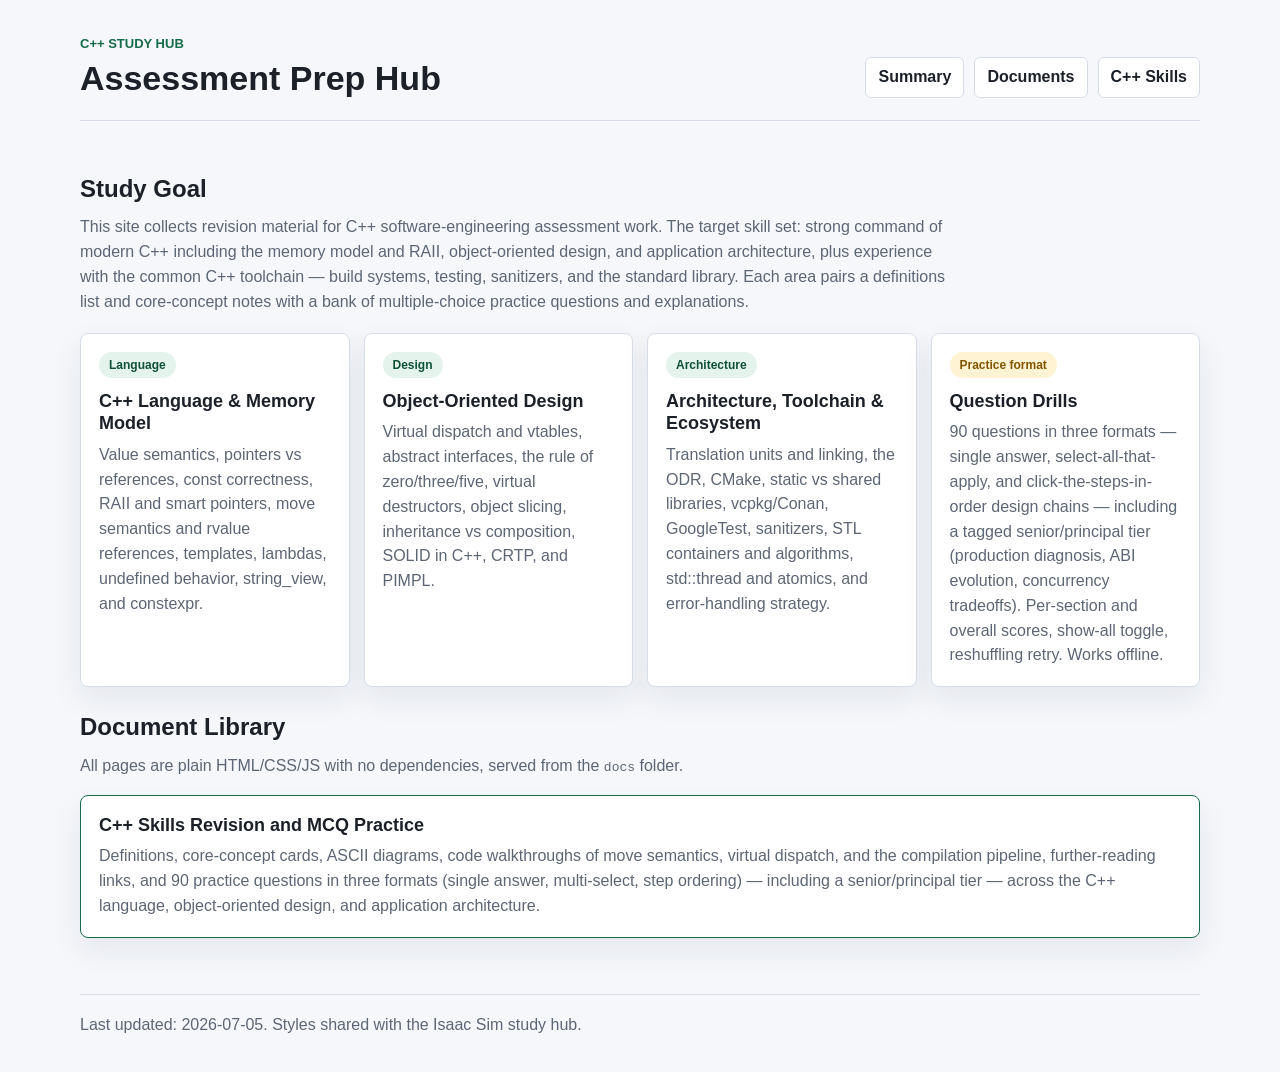
==== docs/index.html @ 30da8f5d "Add C++ study site: language & memory model, OO design, architecture & toolchain 90-question bank in" ====
<!doctype html>
<html lang="en">
<head>
  <meta charset="utf-8">
  <meta name="viewport" content="width=device-width, initial-scale=1">
  <meta name="description" content="Study hub for C++ assessment preparation: the C++ language and memory model, object-oriented design, and application architecture with the toolchain and ecosystem.">
  <title>C++ Study Hub</title>
  <link rel="stylesheet" href="styles.css">
</head>
<body>
  <header class="topbar">
    <div>
      <p class="eyebrow">C++ study hub</p>
      <h1>Assessment Prep Hub</h1>
    </div>
    <nav aria-label="Site navigation">
      <a href="#summary">Summary</a>
      <a href="#documents">Documents</a>
      <a href="cpp-skills.html">C++ Skills</a>
    </nav>
  </header>

  <main>
    <section id="summary" class="section">
      <div class="intro">
        <h2>Study Goal</h2>
        <p>
          This site collects revision material for C++ software-engineering assessment work. The target skill
          set: strong command of modern C++ including the memory model and RAII, object-oriented design, and
          application architecture, plus experience with the common C++ toolchain — build systems, testing,
          sanitizers, and the standard library. Each area pairs a definitions list and core-concept notes with
          a bank of multiple-choice practice questions and explanations.
        </p>
      </div>

      <div class="quick-grid">
        <article class="mini-card">
          <span class="status good">Language</span>
          <h3>C++ Language &amp; Memory Model</h3>
          <p>Value semantics, pointers vs references, const correctness, RAII and smart pointers, move semantics and rvalue references, templates, lambdas, undefined behavior, string_view, and constexpr.</p>
        </article>
        <article class="mini-card">
          <span class="status good">Design</span>
          <h3>Object-Oriented Design</h3>
          <p>Virtual dispatch and vtables, abstract interfaces, the rule of zero/three/five, virtual destructors, object slicing, inheritance vs composition, SOLID in C++, CRTP, and PIMPL.</p>
        </article>
        <article class="mini-card">
          <span class="status good">Architecture</span>
          <h3>Architecture, Toolchain &amp; Ecosystem</h3>
          <p>Translation units and linking, the ODR, CMake, static vs shared libraries, vcpkg/Conan, GoogleTest, sanitizers, STL containers and algorithms, std::thread and atomics, and error-handling strategy.</p>
        </article>
        <article class="mini-card">
          <span class="status warning">Practice format</span>
          <h3>Question Drills</h3>
          <p>90 questions in three formats — single answer, select-all-that-apply, and click-the-steps-in-order design chains — including a tagged senior/principal tier (production diagnosis, ABI evolution, concurrency tradeoffs). Per-section and overall scores, show-all toggle, reshuffling retry. Works offline.</p>
        </article>
      </div>
    </section>

    <section id="documents" class="section">
      <h2>Document Library</h2>
      <p class="section-note">
        All pages are plain HTML/CSS/JS with no dependencies, served from the <code>docs</code> folder.
      </p>

      <div class="doc-grid">
        <a class="doc-link featured" href="cpp-skills.html">
          <strong>C++ Skills Revision and MCQ Practice</strong>
          <span>Definitions, core-concept cards, ASCII diagrams, code walkthroughs of move semantics, virtual dispatch, and the compilation pipeline, further-reading links, and 90 practice questions in three formats (single answer, multi-select, step ordering) — including a senior/principal tier — across the C++ language, object-oriented design, and application architecture.</span>
        </a>
      </div>
    </section>
  </main>

  <footer>
    <p>Last updated: 2026-07-05. Styles shared with the Isaac Sim study hub.</p>
  </footer>
</body>
</html>
---- docs/styles.css ----
:root {
  color-scheme: light dark;
  --bg: #f5f7fb;
  --panel: #ffffff;
  --text: #1b2029;
  --muted: #5d6675;
  --line: #d7dde8;
  --accent: #166c49;
  --accent-strong: #0f5136;
  --accent-soft: #e5f3ed;
  --warn: #835500;
  --warn-soft: #fff3d4;
  --shadow: 0 12px 30px rgba(26, 34, 48, 0.08);
}

@media (prefers-color-scheme: dark) {
  :root {
    --bg: #12161d;
    --panel: #1d2430;
    --text: #edf2f7;
    --muted: #b5bfcb;
    --line: #333c4b;
    --accent: #7ad6a2;
    --accent-strong: #a5e8c0;
    --accent-soft: #173626;
    --warn: #f1ca71;
    --warn-soft: #392a12;
    --shadow: none;
  }
}

* {
  box-sizing: border-box;
}

body {
  margin: 0;
  background: var(--bg);
  color: var(--text);
  font-family: Arial, Helvetica, sans-serif;
  line-height: 1.55;
}

a {
  color: var(--accent);
  text-decoration-thickness: 1px;
  text-underline-offset: 3px;
}

.topbar {
  display: flex;
  align-items: flex-end;
  justify-content: space-between;
  gap: 24px;
  width: min(1120px, calc(100% - 32px));
  margin: 0 auto;
  padding: 34px 0 22px;
  border-bottom: 1px solid var(--line);
}

.eyebrow {
  margin: 0 0 6px;
  color: var(--accent);
  font-size: 13px;
  font-weight: 700;
  letter-spacing: 0;
  text-transform: uppercase;
}

h1,
h2,
h3,
p {
  margin-top: 0;
}

h1 {
  margin-bottom: 0;
  font-size: 34px;
  line-height: 1.1;
}

h2 {
  margin-bottom: 12px;
  font-size: 24px;
  line-height: 1.2;
}

h3 {
  margin-bottom: 8px;
  font-size: 18px;
  line-height: 1.25;
}

nav {
  display: flex;
  flex-wrap: wrap;
  justify-content: flex-end;
  gap: 10px;
}

nav a,
.button {
  display: inline-flex;
  align-items: center;
  min-height: 38px;
  border: 1px solid var(--line);
  border-radius: 6px;
  padding: 7px 12px;
  background: var(--panel);
  color: var(--text);
  font-weight: 700;
  text-decoration: none;
}

main {
  width: min(1120px, calc(100% - 32px));
  margin: 0 auto;
  padding: 28px 0 56px;
}

.section {
  margin-top: 26px;
}

.intro {
  max-width: 880px;
  margin-bottom: 18px;
}

.intro p,
.section-note {
  color: var(--muted);
}

.quick-grid {
  display: grid;
  grid-template-columns: repeat(auto-fit, minmax(230px, 1fr));
  gap: 14px;
}

.mini-card,
.course,
.doc-link {
  background: var(--panel);
  border: 1px solid var(--line);
  border-radius: 8px;
  box-shadow: var(--shadow);
}

.mini-card {
  padding: 18px;
}

.mini-card p,
.course p {
  margin-bottom: 0;
  color: var(--muted);
}

.status {
  display: inline-flex;
  align-items: center;
  min-height: 26px;
  border-radius: 999px;
  padding: 3px 10px;
  margin-bottom: 12px;
  font-size: 12px;
  font-weight: 700;
}

.status.good {
  background: var(--accent-soft);
  color: var(--accent-strong);
}

.status.warning {
  background: var(--warn-soft);
  color: var(--warn);
}

.table-wrap {
  overflow-x: auto;
  border: 1px solid var(--line);
  border-radius: 8px;
  background: var(--panel);
}

table {
  width: 100%;
  min-width: 780px;
  border-collapse: collapse;
}

th,
td {
  padding: 14px;
  border-bottom: 1px solid var(--line);
  text-align: left;
  vertical-align: top;
}

th {
  background: color-mix(in srgb, var(--panel) 88%, var(--accent-soft));
  font-size: 13px;
  text-transform: uppercase;
  letter-spacing: 0;
}

tr:last-child td {
  border-bottom: 0;
}

.actions {
  display: flex;
  flex-wrap: wrap;
  gap: 10px;
  margin-top: 14px;
}

.button {
  background: var(--accent);
  color: #ffffff;
  border-color: var(--accent);
}

.button.secondary {
  background: var(--panel);
  color: var(--text);
  border-color: var(--line);
}

.course {
  padding: 18px;
  margin-bottom: 14px;
}

.doc-grid {
  display: grid;
  grid-template-columns: repeat(auto-fit, minmax(260px, 1fr));
  gap: 14px;
}

.doc-link {
  display: flex;
  flex-direction: column;
  gap: 8px;
  min-height: 136px;
  padding: 18px;
  color: var(--text);
  text-decoration: none;
}

.doc-link strong {
  font-size: 18px;
  line-height: 1.25;
}

.doc-link span {
  color: var(--muted);
}

.doc-link.featured {
  border-color: var(--accent);
}

.split {
  display: grid;
  grid-template-columns: minmax(0, 1.3fr) minmax(260px, 0.7fr);
  gap: 18px;
}

.split article {
  background: var(--panel);
  border: 1px solid var(--line);
  border-radius: 8px;
  padding: 18px;
}

.timeline,
.checklist {
  margin: 0;
  padding-left: 22px;
}

.timeline li,
.checklist li {
  margin-bottom: 8px;
}

.sources,
.link-list {
  display: flex;
  flex-wrap: wrap;
  gap: 10px;
  margin-top: 14px;
}

.sources a,
.link-list a {
  display: inline-flex;
  align-items: center;
  min-height: 34px;
  border: 1px solid var(--line);
  border-radius: 6px;
  padding: 6px 10px;
  background: var(--panel);
  text-decoration: none;
}

footer {
  width: min(1120px, calc(100% - 32px));
  margin: 0 auto;
  padding: 18px 0 34px;
  color: var(--muted);
  border-top: 1px solid var(--line);
}

footer p {
  margin-bottom: 0;
}

@media (max-width: 760px) {
  .topbar {
    align-items: flex-start;
    flex-direction: column;
  }

  nav {
    justify-content: flex-start;
  }

  .split {
    grid-template-columns: 1fr;
  }

  h1 {
    font-size: 30px;
  }
}
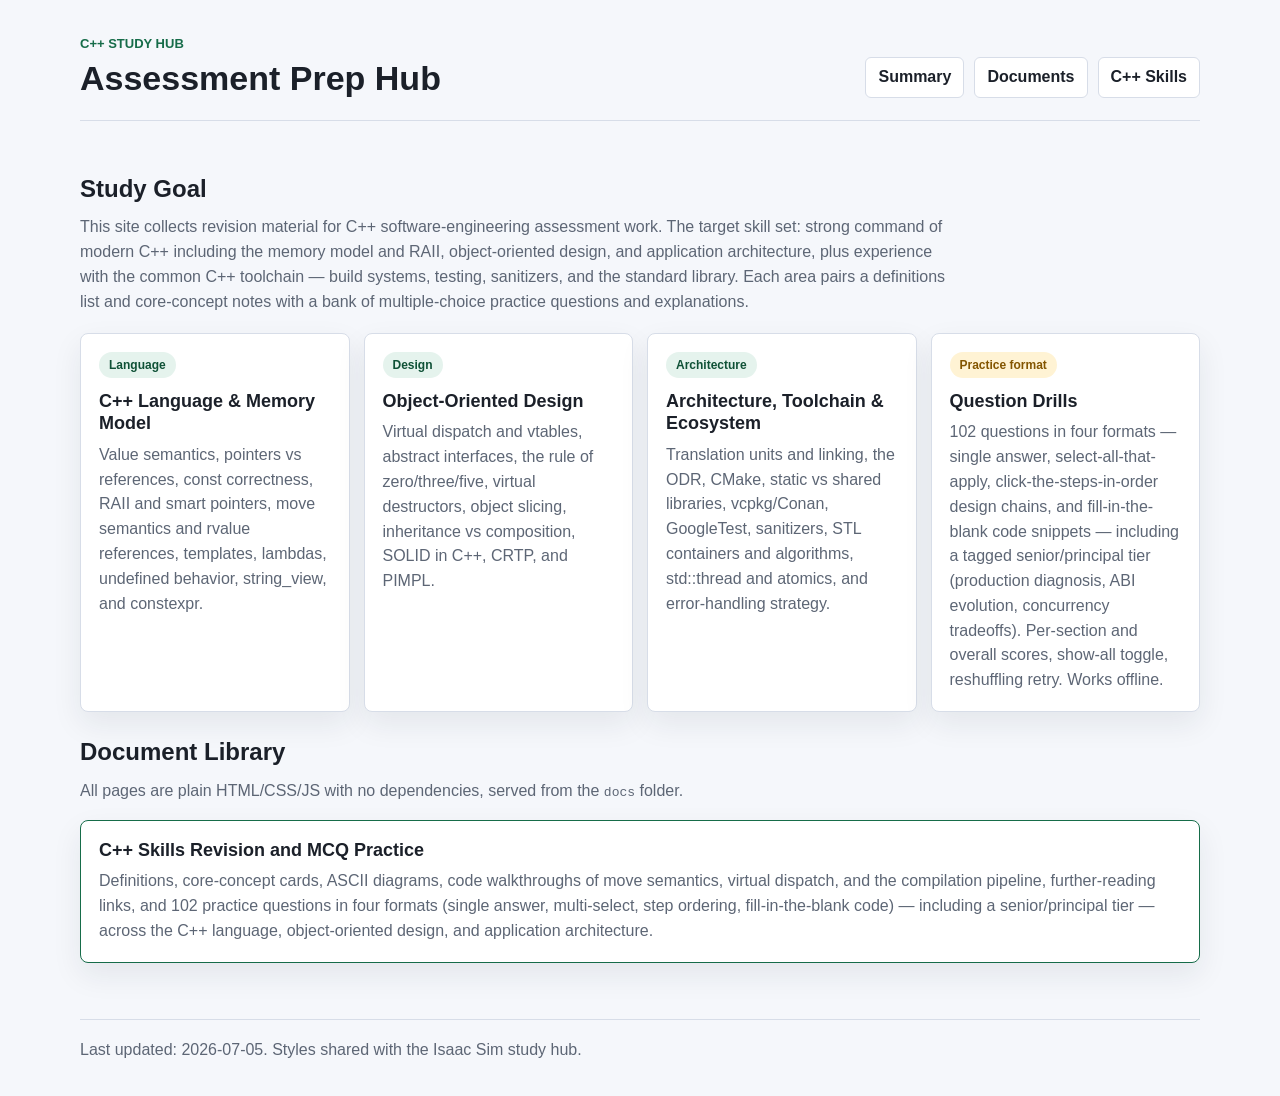
==== commit 90f45551: "Add fill-in-the-blank code questions and expand terminology - New 'code' question format: a snippet " ====
--- a/docs/index.html
+++ b/docs/index.html
@@ -52,7 +52,7 @@
         <article class="mini-card">
           <span class="status warning">Practice format</span>
           <h3>Question Drills</h3>
-          <p>90 questions in three formats — single answer, select-all-that-apply, and click-the-steps-in-order design chains — including a tagged senior/principal tier (production diagnosis, ABI evolution, concurrency tradeoffs). Per-section and overall scores, show-all toggle, reshuffling retry. Works offline.</p>
+          <p>102 questions in four formats — single answer, select-all-that-apply, click-the-steps-in-order design chains, and fill-in-the-blank code snippets — including a tagged senior/principal tier (production diagnosis, ABI evolution, concurrency tradeoffs). Per-section and overall scores, show-all toggle, reshuffling retry. Works offline.</p>
         </article>
       </div>
     </section>
@@ -66,7 +66,7 @@
       <div class="doc-grid">
         <a class="doc-link featured" href="cpp-skills.html">
           <strong>C++ Skills Revision and MCQ Practice</strong>
-          <span>Definitions, core-concept cards, ASCII diagrams, code walkthroughs of move semantics, virtual dispatch, and the compilation pipeline, further-reading links, and 90 practice questions in three formats (single answer, multi-select, step ordering) — including a senior/principal tier — across the C++ language, object-oriented design, and application architecture.</span>
+          <span>Definitions, core-concept cards, ASCII diagrams, code walkthroughs of move semantics, virtual dispatch, and the compilation pipeline, further-reading links, and 102 practice questions in four formats (single answer, multi-select, step ordering, fill-in-the-blank code) — including a senior/principal tier — across the C++ language, object-oriented design, and application architecture.</span>
         </a>
       </div>
     </section>
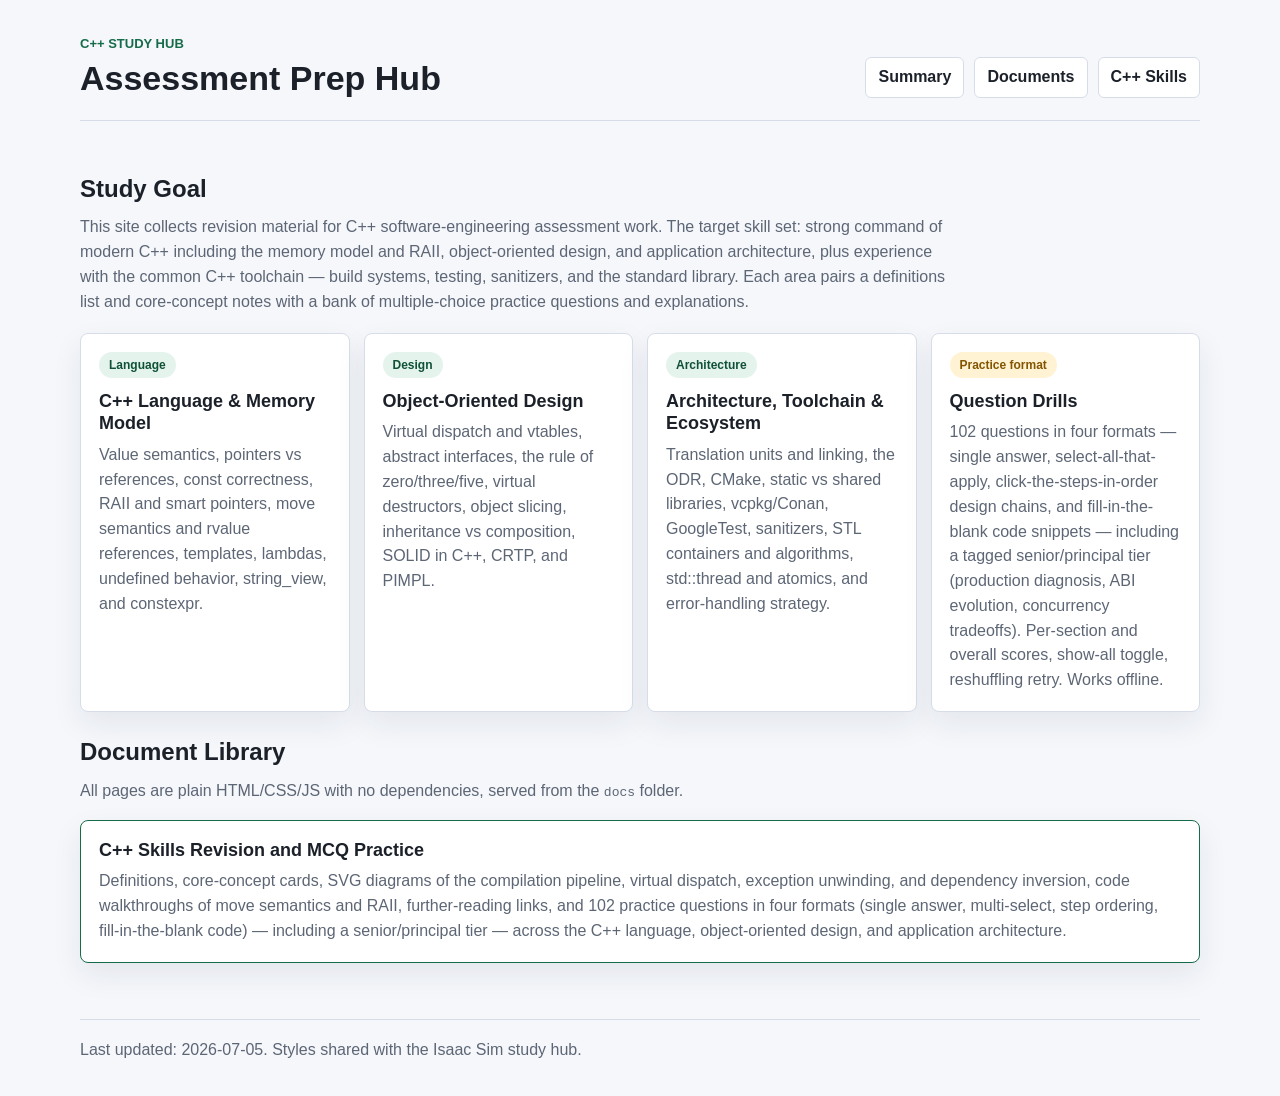
==== commit 463381fe: "Replace ASCII box diagrams with themed inline SVG figures - 9 SVG figures: compilation pipeline, val" ====
--- a/docs/index.html
+++ b/docs/index.html
@@ -66,7 +66,7 @@
       <div class="doc-grid">
         <a class="doc-link featured" href="cpp-skills.html">
           <strong>C++ Skills Revision and MCQ Practice</strong>
-          <span>Definitions, core-concept cards, ASCII diagrams, code walkthroughs of move semantics, virtual dispatch, and the compilation pipeline, further-reading links, and 102 practice questions in four formats (single answer, multi-select, step ordering, fill-in-the-blank code) — including a senior/principal tier — across the C++ language, object-oriented design, and application architecture.</span>
+          <span>Definitions, core-concept cards, SVG diagrams of the compilation pipeline, virtual dispatch, exception unwinding, and dependency inversion, code walkthroughs of move semantics and RAII, further-reading links, and 102 practice questions in four formats (single answer, multi-select, step ordering, fill-in-the-blank code) — including a senior/principal tier — across the C++ language, object-oriented design, and application architecture.</span>
         </a>
       </div>
     </section>
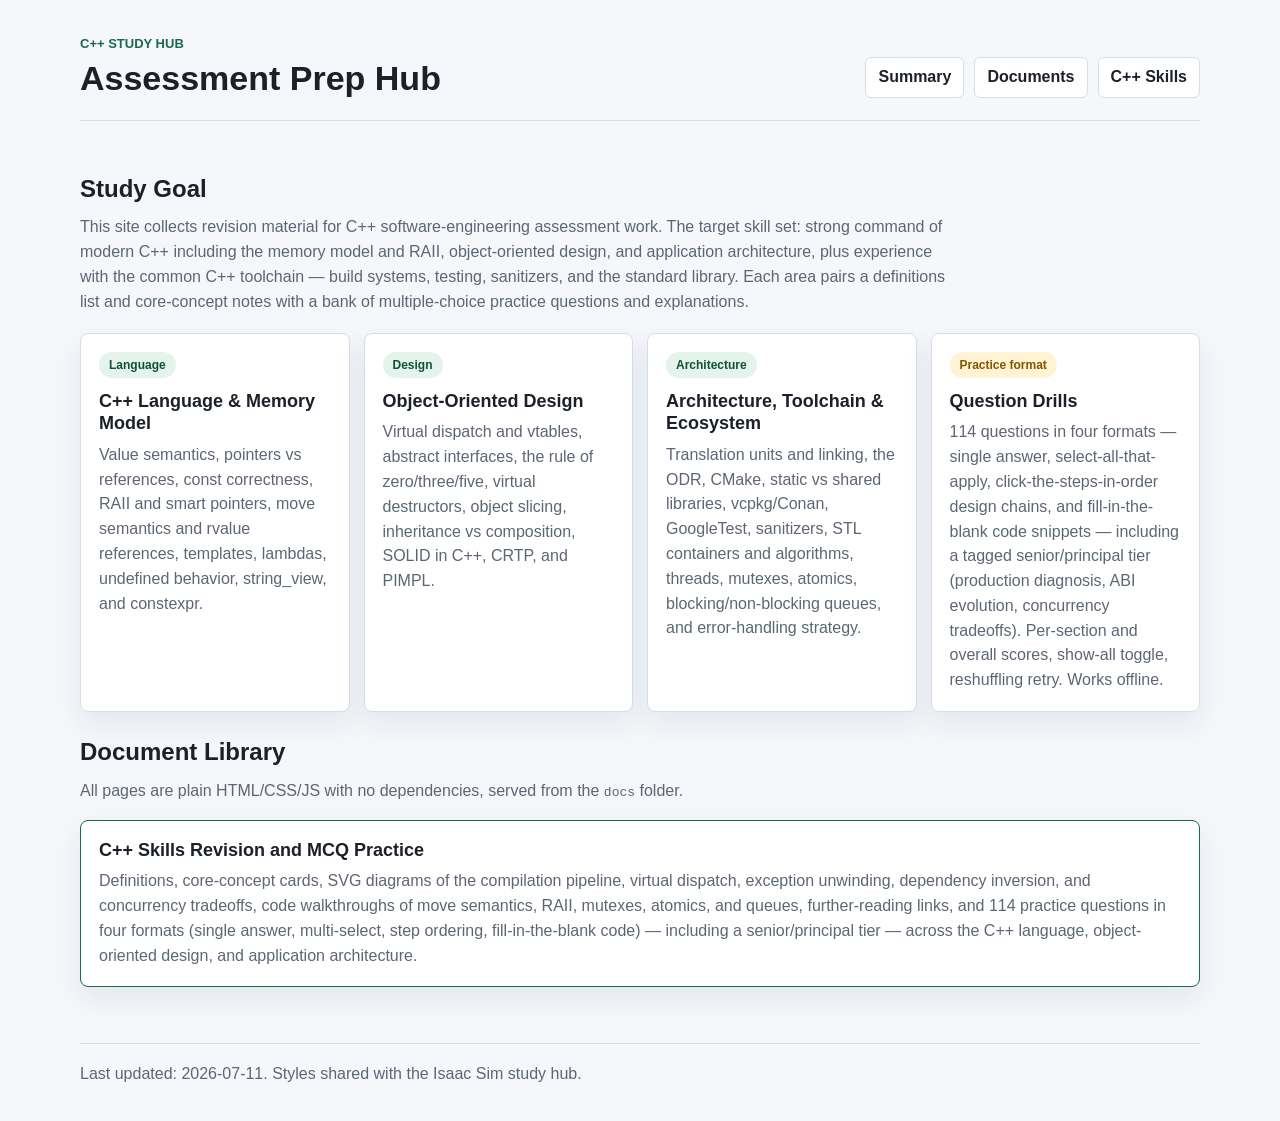
==== commit 3b1ba571: "Expand concurrency guide and answer key" ====
--- a/docs/index.html
+++ b/docs/index.html
@@ -47,12 +47,12 @@
         <article class="mini-card">
           <span class="status good">Architecture</span>
           <h3>Architecture, Toolchain &amp; Ecosystem</h3>
-          <p>Translation units and linking, the ODR, CMake, static vs shared libraries, vcpkg/Conan, GoogleTest, sanitizers, STL containers and algorithms, std::thread and atomics, and error-handling strategy.</p>
+          <p>Translation units and linking, the ODR, CMake, static vs shared libraries, vcpkg/Conan, GoogleTest, sanitizers, STL containers and algorithms, threads, mutexes, atomics, blocking/non-blocking queues, and error-handling strategy.</p>
         </article>
         <article class="mini-card">
           <span class="status warning">Practice format</span>
           <h3>Question Drills</h3>
-          <p>102 questions in four formats — single answer, select-all-that-apply, click-the-steps-in-order design chains, and fill-in-the-blank code snippets — including a tagged senior/principal tier (production diagnosis, ABI evolution, concurrency tradeoffs). Per-section and overall scores, show-all toggle, reshuffling retry. Works offline.</p>
+          <p>114 questions in four formats — single answer, select-all-that-apply, click-the-steps-in-order design chains, and fill-in-the-blank code snippets — including a tagged senior/principal tier (production diagnosis, ABI evolution, concurrency tradeoffs). Per-section and overall scores, show-all toggle, reshuffling retry. Works offline.</p>
         </article>
       </div>
     </section>
@@ -66,14 +66,14 @@
       <div class="doc-grid">
         <a class="doc-link featured" href="cpp-skills.html">
           <strong>C++ Skills Revision and MCQ Practice</strong>
-          <span>Definitions, core-concept cards, SVG diagrams of the compilation pipeline, virtual dispatch, exception unwinding, and dependency inversion, code walkthroughs of move semantics and RAII, further-reading links, and 102 practice questions in four formats (single answer, multi-select, step ordering, fill-in-the-blank code) — including a senior/principal tier — across the C++ language, object-oriented design, and application architecture.</span>
+          <span>Definitions, core-concept cards, SVG diagrams of the compilation pipeline, virtual dispatch, exception unwinding, dependency inversion, and concurrency tradeoffs, code walkthroughs of move semantics, RAII, mutexes, atomics, and queues, further-reading links, and 114 practice questions in four formats (single answer, multi-select, step ordering, fill-in-the-blank code) — including a senior/principal tier — across the C++ language, object-oriented design, and application architecture.</span>
         </a>
       </div>
     </section>
   </main>
 
   <footer>
-    <p>Last updated: 2026-07-05. Styles shared with the Isaac Sim study hub.</p>
+    <p>Last updated: 2026-07-11. Styles shared with the Isaac Sim study hub.</p>
   </footer>
 </body>
 </html>
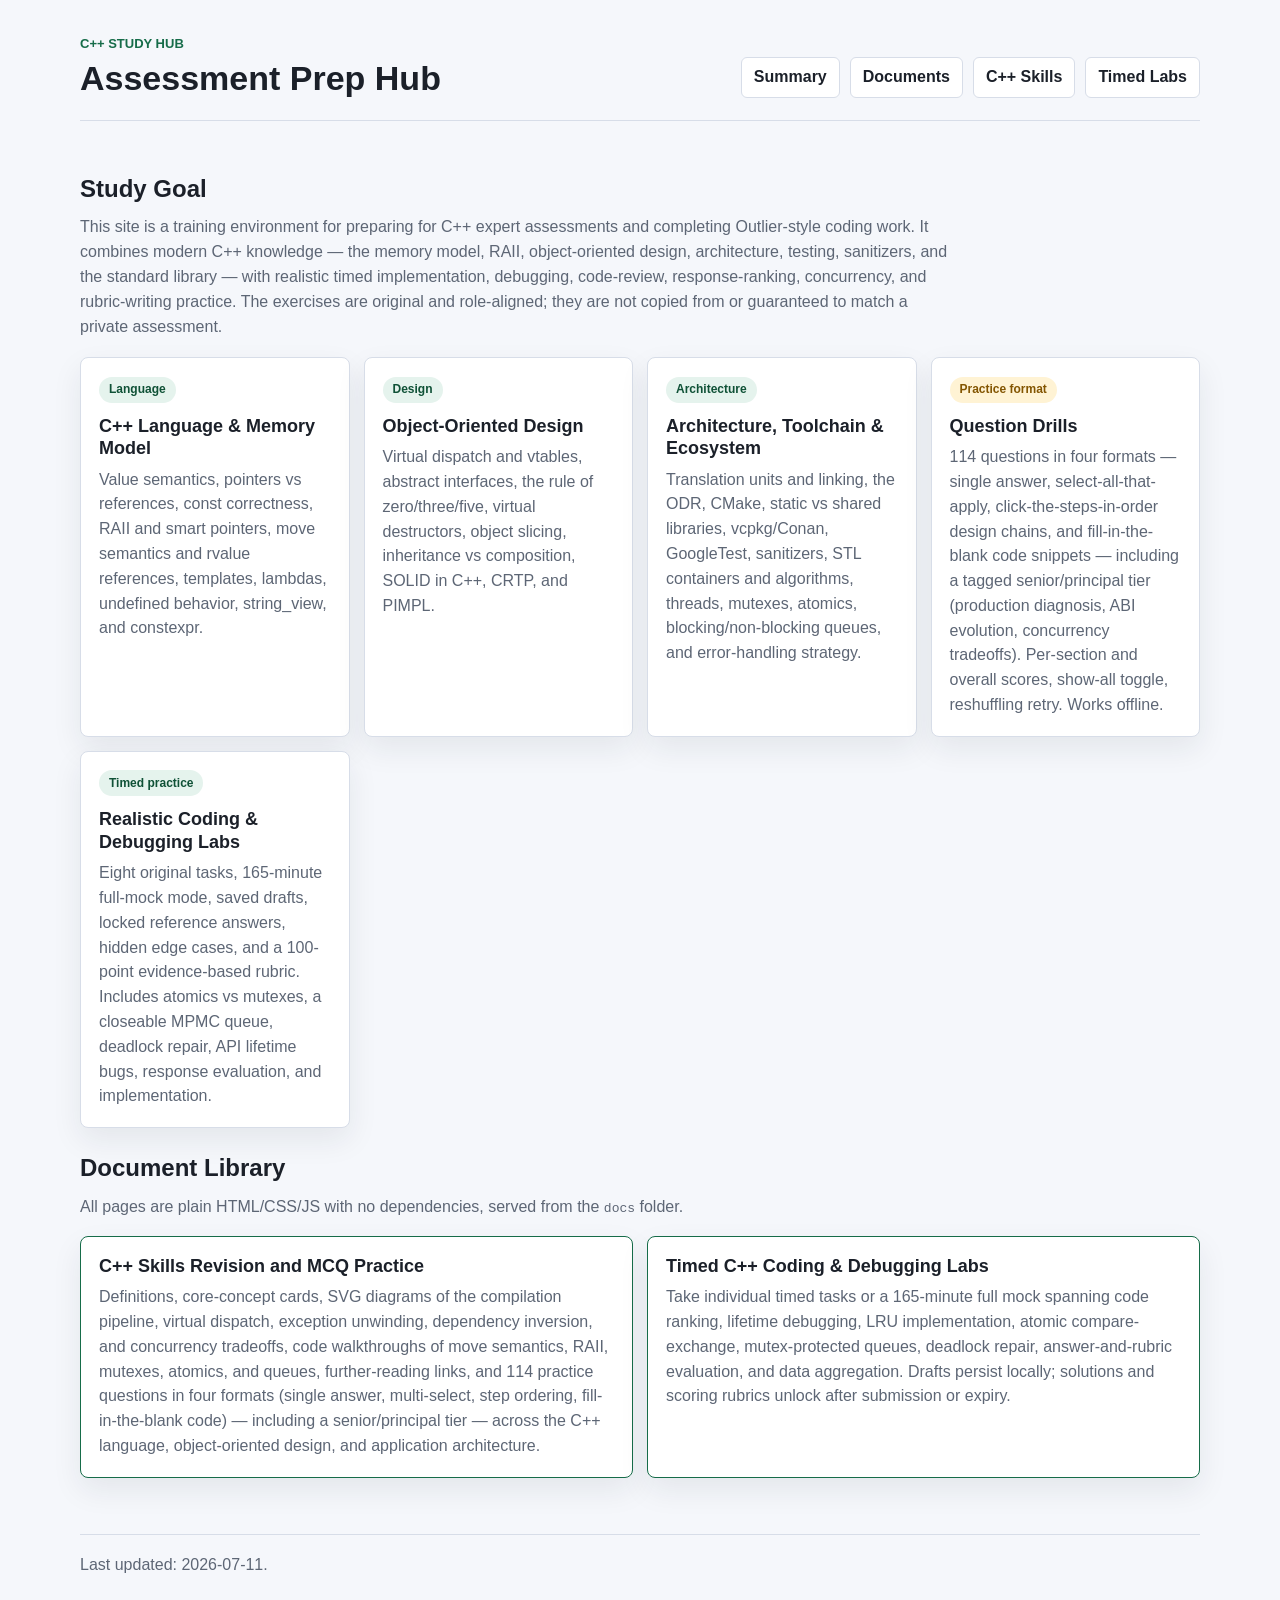
==== commit f6ef0ef1: "Add timed C++ assessment practice labs" ====
--- a/docs/index.html
+++ b/docs/index.html
@@ -3,7 +3,7 @@
 <head>
   <meta charset="utf-8">
   <meta name="viewport" content="width=device-width, initial-scale=1">
-  <meta name="description" content="Study hub for C++ assessment preparation: the C++ language and memory model, object-oriented design, and application architecture with the toolchain and ecosystem.">
+  <meta name="description" content="C++ preparation hub for Outlier-style expert work: revision notes, 114 question drills, and realistic timed coding, debugging, code-review, concurrency, and rubric-writing labs.">
   <title>C++ Study Hub</title>
   <link rel="stylesheet" href="styles.css">
 </head>
@@ -17,6 +17,7 @@
       <a href="#summary">Summary</a>
       <a href="#documents">Documents</a>
       <a href="cpp-skills.html">C++ Skills</a>
+      <a href="assessment-labs.html">Timed Labs</a>
     </nav>
   </header>
 
@@ -25,11 +26,11 @@
       <div class="intro">
         <h2>Study Goal</h2>
         <p>
-          This site collects revision material for C++ software-engineering assessment work. The target skill
-          set: strong command of modern C++ including the memory model and RAII, object-oriented design, and
-          application architecture, plus experience with the common C++ toolchain — build systems, testing,
-          sanitizers, and the standard library. Each area pairs a definitions list and core-concept notes with
-          a bank of multiple-choice practice questions and explanations.
+          This site is a training environment for preparing for C++ expert assessments and completing Outlier-style
+          coding work. It combines modern C++ knowledge — the memory model, RAII, object-oriented design,
+          architecture, testing, sanitizers, and the standard library — with realistic timed implementation,
+          debugging, code-review, response-ranking, concurrency, and rubric-writing practice. The exercises are
+          original and role-aligned; they are not copied from or guaranteed to match a private assessment.
         </p>
       </div>
 
@@ -54,6 +55,11 @@
           <h3>Question Drills</h3>
           <p>114 questions in four formats — single answer, select-all-that-apply, click-the-steps-in-order design chains, and fill-in-the-blank code snippets — including a tagged senior/principal tier (production diagnosis, ABI evolution, concurrency tradeoffs). Per-section and overall scores, show-all toggle, reshuffling retry. Works offline.</p>
         </article>
+        <article class="mini-card">
+          <span class="status good">Timed practice</span>
+          <h3>Realistic Coding &amp; Debugging Labs</h3>
+          <p>Eight original tasks, 165-minute full-mock mode, saved drafts, locked reference answers, hidden edge cases, and a 100-point evidence-based rubric. Includes atomics vs mutexes, a closeable MPMC queue, deadlock repair, API lifetime bugs, response evaluation, and implementation.</p>
+        </article>
       </div>
     </section>
 
@@ -68,12 +74,16 @@
           <strong>C++ Skills Revision and MCQ Practice</strong>
           <span>Definitions, core-concept cards, SVG diagrams of the compilation pipeline, virtual dispatch, exception unwinding, dependency inversion, and concurrency tradeoffs, code walkthroughs of move semantics, RAII, mutexes, atomics, and queues, further-reading links, and 114 practice questions in four formats (single answer, multi-select, step ordering, fill-in-the-blank code) — including a senior/principal tier — across the C++ language, object-oriented design, and application architecture.</span>
         </a>
+        <a class="doc-link featured" href="assessment-labs.html">
+          <strong>Timed C++ Coding &amp; Debugging Labs</strong>
+          <span>Take individual timed tasks or a 165-minute full mock spanning code ranking, lifetime debugging, LRU implementation, atomic compare-exchange, mutex-protected queues, deadlock repair, answer-and-rubric evaluation, and data aggregation. Drafts persist locally; solutions and scoring rubrics unlock after submission or expiry.</span>
+        </a>
       </div>
     </section>
   </main>
 
   <footer>
-    <p>Last updated: 2026-07-11. Styles shared with the Isaac Sim study hub.</p>
+    <p>Last updated: 2026-07-11.</p>
   </footer>
 </body>
 </html>
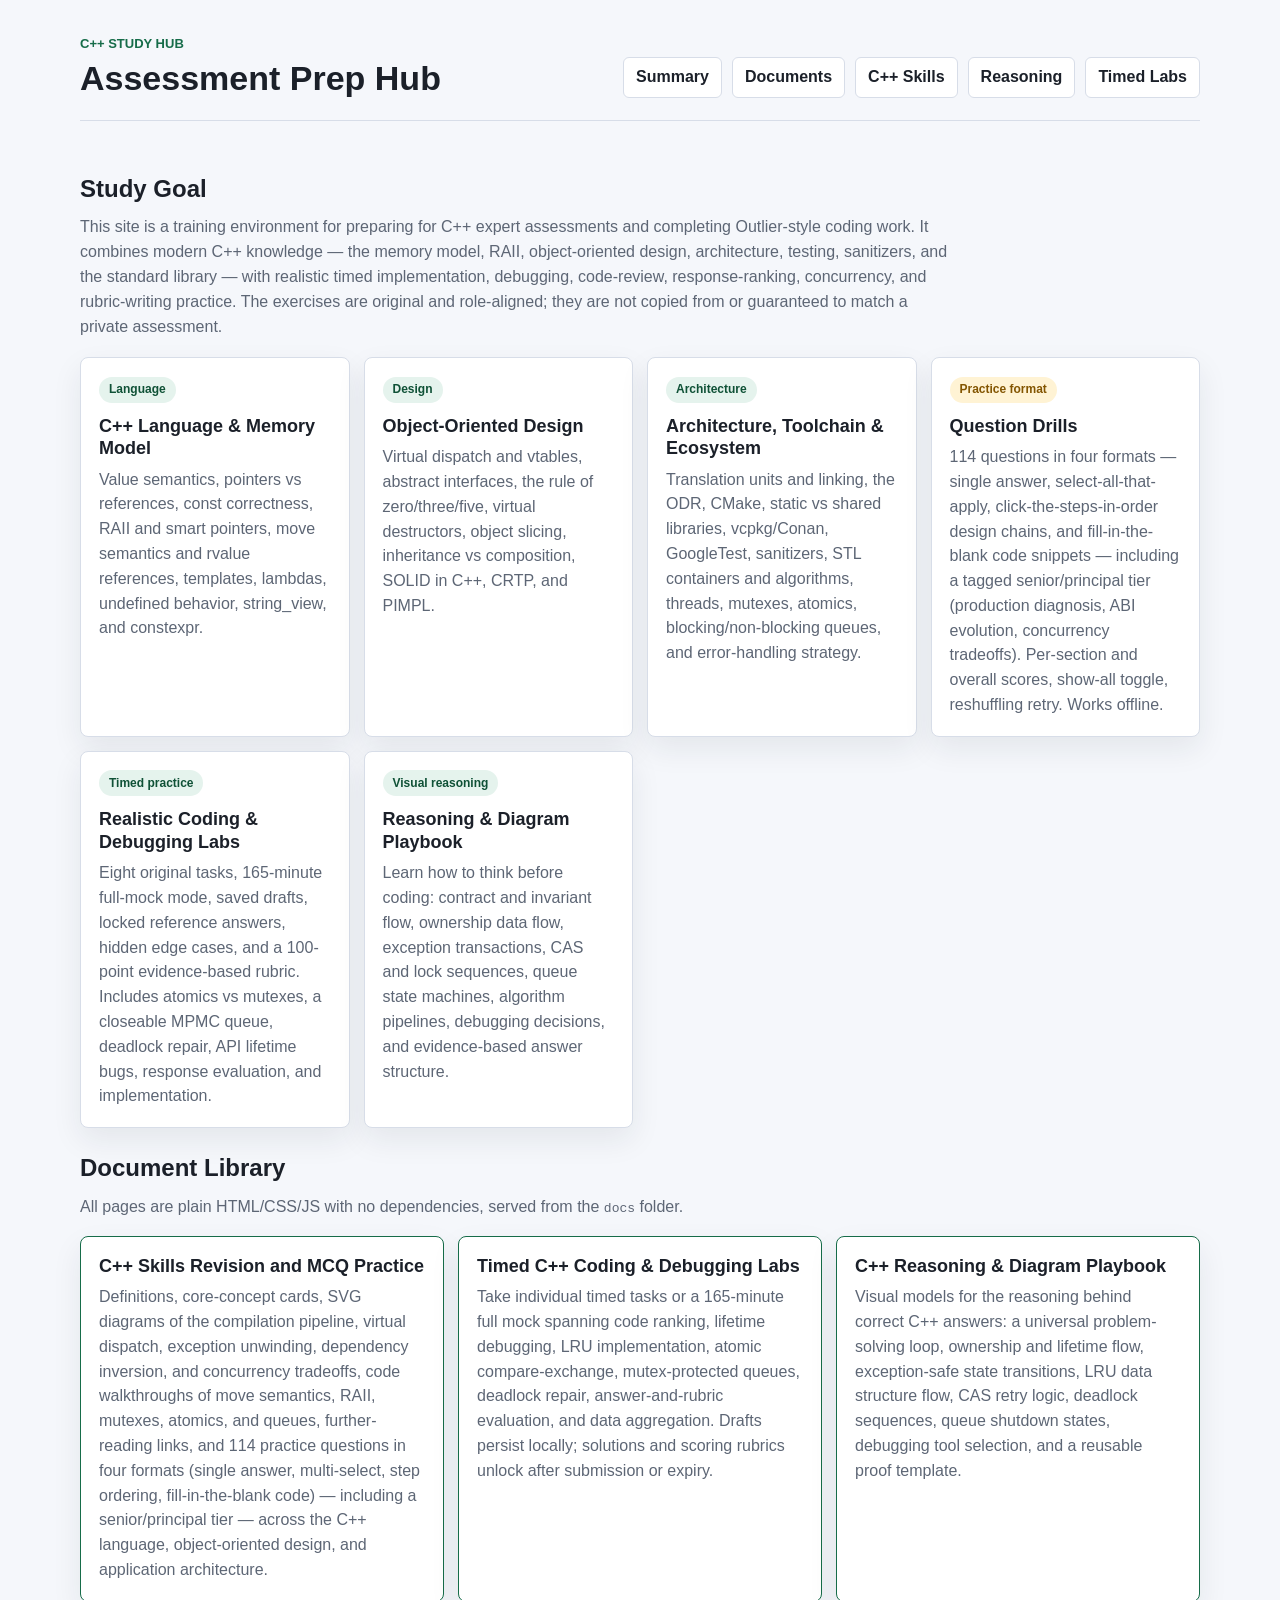
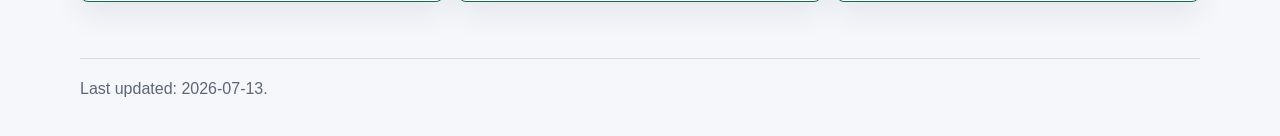
==== commit d05acfbb: "Add visual C++ reasoning playbook" ====
--- a/docs/index.html
+++ b/docs/index.html
@@ -17,6 +17,7 @@
       <a href="#summary">Summary</a>
       <a href="#documents">Documents</a>
       <a href="cpp-skills.html">C++ Skills</a>
+      <a href="reasoning-playbook.html">Reasoning</a>
       <a href="assessment-labs.html">Timed Labs</a>
     </nav>
   </header>
@@ -60,6 +61,11 @@
           <h3>Realistic Coding &amp; Debugging Labs</h3>
           <p>Eight original tasks, 165-minute full-mock mode, saved drafts, locked reference answers, hidden edge cases, and a 100-point evidence-based rubric. Includes atomics vs mutexes, a closeable MPMC queue, deadlock repair, API lifetime bugs, response evaluation, and implementation.</p>
         </article>
+        <article class="mini-card">
+          <span class="status good">Visual reasoning</span>
+          <h3>Reasoning &amp; Diagram Playbook</h3>
+          <p>Learn how to think before coding: contract and invariant flow, ownership data flow, exception transactions, CAS and lock sequences, queue state machines, algorithm pipelines, debugging decisions, and evidence-based answer structure.</p>
+        </article>
       </div>
     </section>
 
@@ -78,12 +84,16 @@
           <strong>Timed C++ Coding &amp; Debugging Labs</strong>
           <span>Take individual timed tasks or a 165-minute full mock spanning code ranking, lifetime debugging, LRU implementation, atomic compare-exchange, mutex-protected queues, deadlock repair, answer-and-rubric evaluation, and data aggregation. Drafts persist locally; solutions and scoring rubrics unlock after submission or expiry.</span>
         </a>
+        <a class="doc-link featured" href="reasoning-playbook.html">
+          <strong>C++ Reasoning &amp; Diagram Playbook</strong>
+          <span>Visual models for the reasoning behind correct C++ answers: a universal problem-solving loop, ownership and lifetime flow, exception-safe state transitions, LRU data structure flow, CAS retry logic, deadlock sequences, queue shutdown states, debugging tool selection, and a reusable proof template.</span>
+        </a>
       </div>
     </section>
   </main>
 
   <footer>
-    <p>Last updated: 2026-07-11.</p>
+    <p>Last updated: 2026-07-13.</p>
   </footer>
 </body>
 </html>
--- a/docs/styles.css
+++ b/docs/styles.css
@@ -230,6 +230,12 @@
   border-color: var(--line);
 }
 
+@media (prefers-color-scheme: dark) {
+  .button:not(.secondary) {
+    color: #102018;
+  }
+}
+
 .course {
   padding: 18px;
   margin-bottom: 14px;
